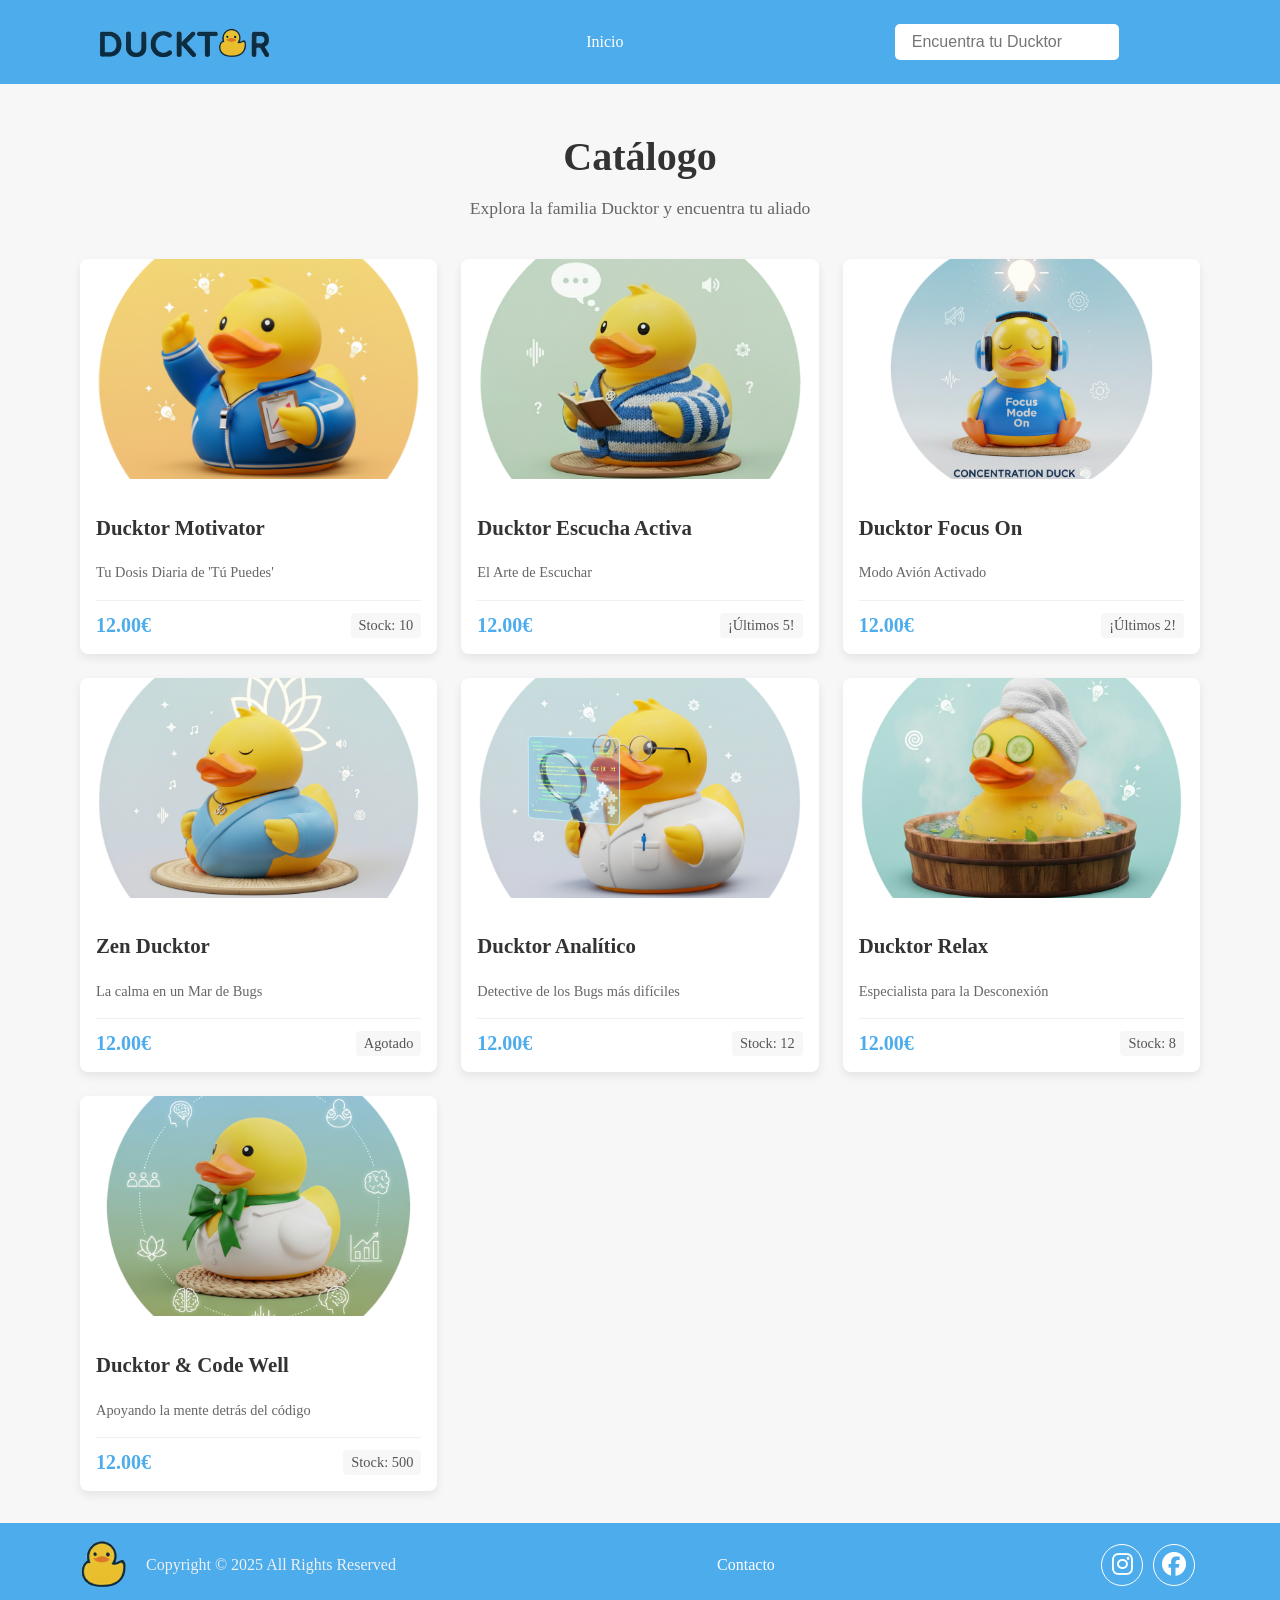
==== html/catalogo.html @ 26ddfd69 "merge from lupe" ====
<!DOCTYPE html>
<html lang="en">

<head>
    <meta charset="UTF-8">
    <meta name="viewport" content="width=device-width, initial-scale=1.0">
    <link rel="stylesheet" href="https://cdnjs.cloudflare.com/ajax/libs/font-awesome/6.6.0/css/all.min.css" />
    <link rel="preconnect" href="https://fonts.googleapis.com">
    <link rel="preconnect" href="https://fonts.gstatic.com" crossorigin>
    <link rel="stylesheet" href="https://fonts.googleapis.com/css2?family=Poppins:wght@400;700&display=swap">
    <link rel="stylesheet" href="../css/catalogo.css">
    <title>Ducktor</title>
</head>

<body>

    <header>
        <img src="../img/LogoDucktorNav.png" alt="logo" title="logo ducktor"></img>
        <ul class="nav">
            <li><a href="../index.html">Inicio</a></li>
        </ul>
        <div class="action">
            <div class="searchBx">
                <a href="#"><i class="bx bx-search"></i></a>
                <input type="text" placeholder="Encuentra tu Ducktor">
            </div>
        </div>
        <div class="toggleMenu" onclick="toggleMenu();"></div>
    </header>

    <!-- CATÁLOGO -->
    <main class="content">

        <section class="catalog-header">
            <h1>Catálogo</h1>
            <p>Explora la familia Ducktor y encuentra tu aliado </p>
        </section>
        <section class="card-grid" id="contenedor-productos">
        </section>

    </main>

    <!-- FOOTER -->
    <footer>
        <div class="info" id="footer">
            <img src="../img/LogoFoot.png" alt="logo" title="logo patito"></img>
            <p class="copy">Copyright &copy; 2025 All Rights Reserved</p>
            <a class="contact" href="./contacto.html">Contacto</a>
            <ul>
                <li><a href="#"><i class="fa-brands fa-instagram"></i></a></li>
                <li><a href="#"><i class="fa-brands fa-facebook"></i></a></li>
            </ul>
        </div>
    </footer>
    <script type="module" src="../js/catalogo.js"></script>
</body>

</html>
---- css/catalogo.css ----
/* BODY */

body {
    margin: 0;
    padding: 0;
    box-sizing: border-box;
}

/* HEADER */
header {
    position: fixed;
    top: 0;
    left: 0;
    width: 100%;
    padding: 0.4375rem 5rem;
    background: #4cacec;
    display: flex;
    justify-content: space-between;
    align-items: center;
    z-index: 1000;
    transition: 0.5s;
}

header img {
    max-width: 200px;
}

header .nav {
    display: flex;
    align-items: center;
}

header .nav li {
    list-style: none;
    margin: 0.625rem;
}

header .nav li a {
    color: white;
    text-decoration: none;
    padding: 0.625rem 1.25rem;
    border-radius: 0.3125rem;
}

header .nav li a:hover {
    background: #FF7F50;
    color: #4b2814;
    box-shadow: 0 0 0.625rem #fa5c23;
}

header .action .searchBx {
    padding: 0.3125rem;
    margin: 0.3125rem;
    background: white;
    border-radius: 0.3125rem;
    display: flex;
    align-items: center;
}

header .action .searchBx i {
    font-size: 1.4rem;
    margin: 0.3125rem;
    color: #310f22;
}

header .action .searchBx input {
    outline: none;
    border: none;
    font-size: 1rem;
    color: #310f22;
}


/* ESTILOS DEL CATÁLOGO  */

.content {
    padding: 6.25rem 5rem 2rem 5rem;
    min-height: 100vh;
    background: #f7f7f7;
    box-sizing: border-box;
}

.catalog-header {
    text-align: center;
    margin-bottom: 2.5rem;
}

.catalog-header h1 {
    font-size: 2.5rem;
    color: #333;
    margin-bottom: 0.5rem;
}

.catalog-header p {
    font-size: 1.1rem;
    color: #666;
}

.card-grid {
    display: grid;
    grid-template-columns: repeat(3, 1fr);
    /* tres cards en cada linia */
    gap: 1.5rem;
}

.card {
    background-color: #ffffff;
    border-radius: 8px;
    box-shadow: 0 4px 10px rgba(0, 0, 0, 0.08);
    overflow: hidden;
    /* Para que la imagen no se salga */
    display: flex;
    flex-direction: column;
    transition: transform 0.3s ease, box-shadow 0.3s ease;
}

.card:hover {
    transform: translateY(-5px);
    box-shadow: 0 6px 15px rgba(0, 0, 0, 0.12);
}

.card img {
    width: 100%;
    height: 220px;
    object-fit: cover;
    display: block;
}

.card-content {
    padding: 1rem;
    display: flex;
    flex-direction: column;
    flex-grow: 1;
}

.card-content h3 {
    font-size: 1.3rem;
    color: #333;
    margin-bottom: 0.5rem;
}

.card-content p {
    font-size: 0.9rem;
    color: #666;
    line-height: 1.5;
    flex-grow: 1;
    margin-bottom: 1rem;
}

.card-info {
    display: flex;
    justify-content: space-between;
    align-items: center;
    margin-top: auto;
    border-top: 1px solid #f0f0f0;
    padding-top: 0.75rem;
}

.card-info .price {
    font-size: 1.25rem;
    font-weight: bold;
    color: #4cacec;
}

.card-info .stock {
    font-size: 0.9rem;
    font-weight: 500;
    color: #555;
    background-color: #f7f7f7;
    padding: 0.25rem 0.5rem;
    border-radius: 4px;
}

/* FIN DE ESTILOS  */

/* FOOTER */

footer {
    height: auto;
    min-height: 70px;
    width: 100%;
    padding: 1rem 5rem;
    background: #4cacec;
    display: flex;
    align-items: center;
    transition: 0.5s;
    box-sizing: border-box;
}

footer .info {
    display: flex;
    align-items: center;
    width: 100%;
    flex-wrap: wrap;
    gap: 1rem;
}

footer .info img {
    color: white;
    max-width: 50px;
}

footer .info p {
    color: #f0f0f0;
    margin: 0;
}

footer .info .copy {
    /* flex: 1; */
    text-align: left;
}

footer .info a {
    color: white;
    text-decoration: none;
    font-weight: 500;

}

footer .info .contact {
    flex: 1;
    text-align: center;
}

footer .info a:hover {
    text-decoration: underline;
}

footer .info ul {
    margin: 0;
    display: flex;
    justify-content: center;
    align-items: center;
    padding: 0;
}

footer .info ul li {
    list-style: none;
    height: 2.5rem;
    width: 2.5rem;
    margin: 0 0.313rem;
    border-radius: 50%;
    display: flex;
    justify-content: center;
    align-items: center;
    border: 1px solid white;
    transition: 0.3s;
}

footer .info ul li:hover {
    background: white;
}

footer .info ul li a i {
    font-size: 1.5em;
    color: white;
    transition: 0.3s;
}

footer .info ul li:hover a i {
    color: #4cacec;
}

/* MEDIA QUERIES PARA RESPONSIVE */

/* Tablets */
@media (max-width: 768px) {
    header {
        padding: 0.5rem 1rem;
        flex-wrap: wrap;
    }

    header img {
        max-width: 150px;
    }

    header .nav {
        order: 3;
        width: 100%;
        justify-content: center;
        margin-top: 0.5rem;
    }

    header .nav li {
        margin: 0 0.25rem;
    }

    header .nav li a {
        padding: 0.4rem 0.8rem;
        font-size: 0.9rem;
    }

    header .action .searchBx input {
        width: 120px;
    }
}

/* Móviles */
@media (max-width: 480px) {
    header {
        padding: 0.5rem;
    }

    header img {
        max-width: 120px;
    }

/* Para pantallas muy grandes */
    @media (min-width: 1200px) {
        header {
            padding: 0.5rem 3rem;
        }

        header img {
            max-width: 250px;
        }
    }

}
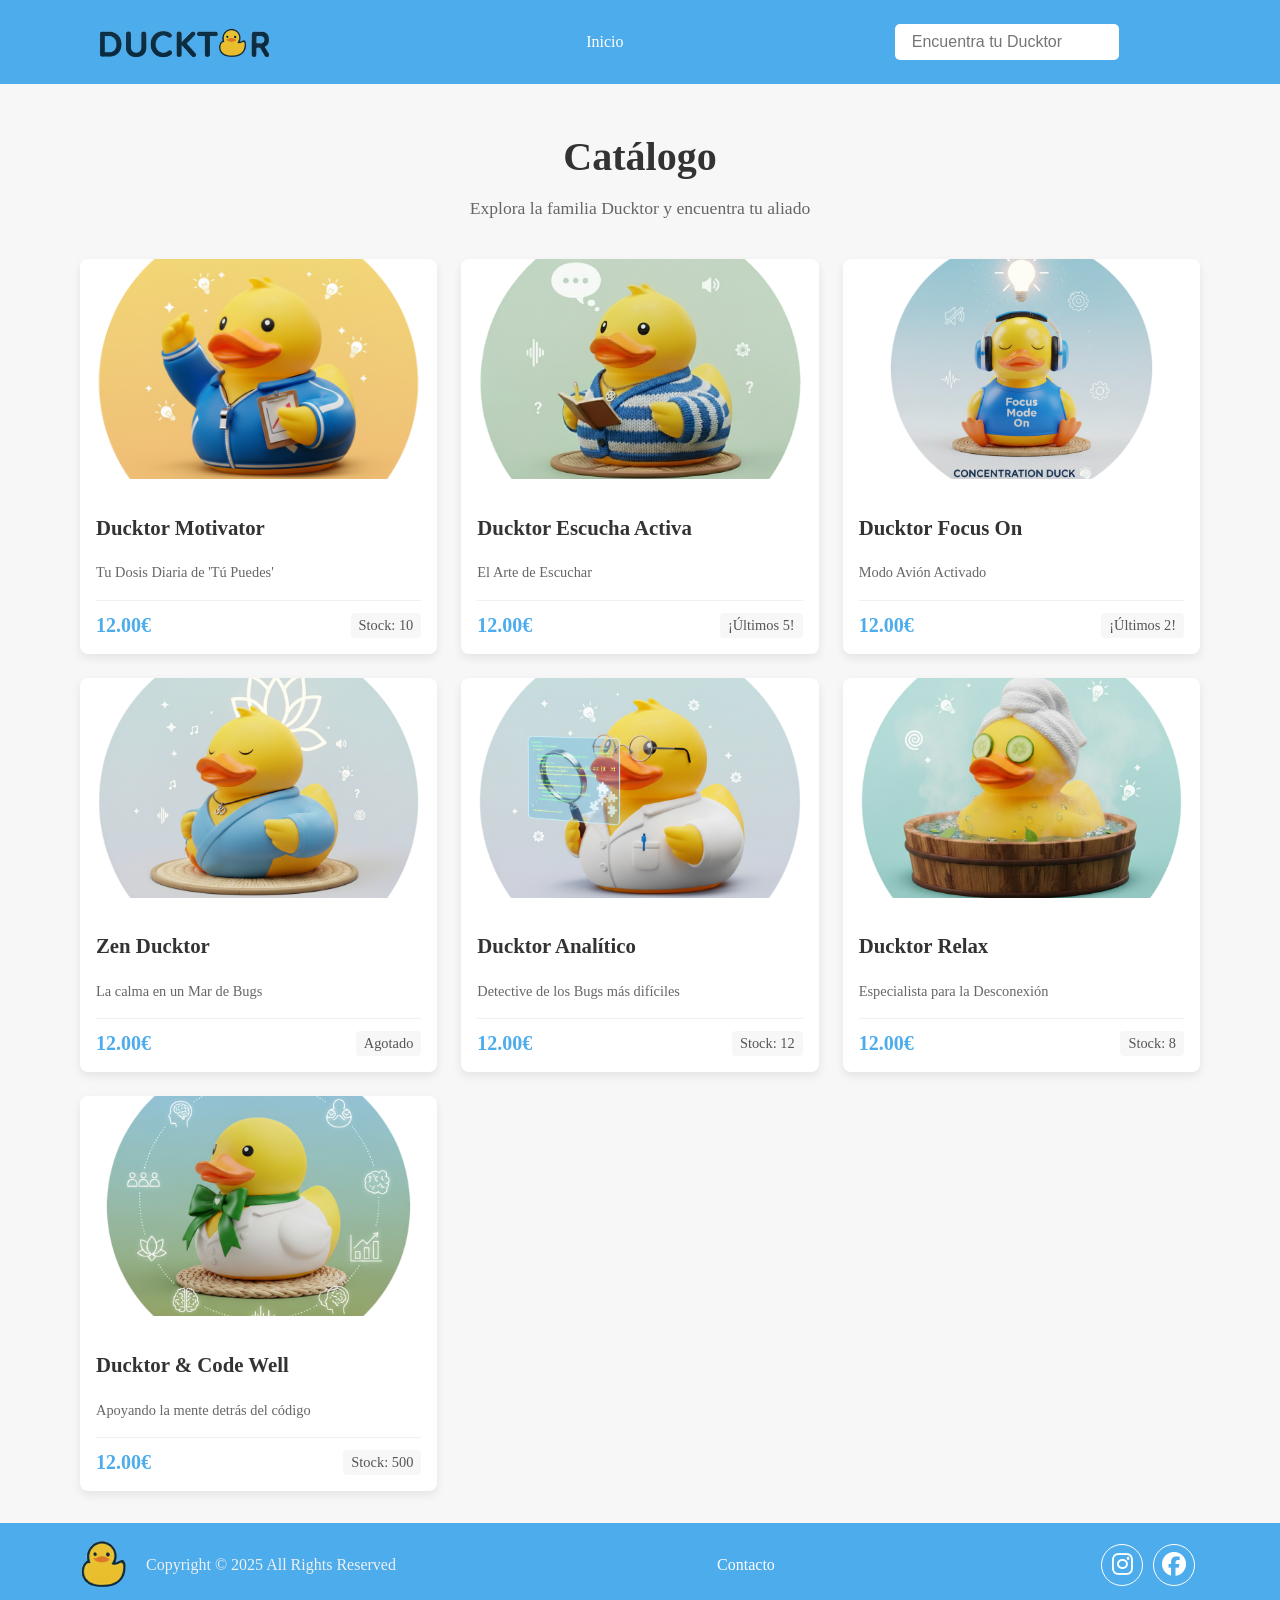
==== commit 1cadd3f2: "feat: merged from develop and fixed conflicts in index" ====
--- a/html/catalogo.html
+++ b/html/catalogo.html
@@ -10,6 +10,7 @@
     <link rel="stylesheet" href="https://fonts.googleapis.com/css2?family=Poppins:wght@400;700&display=swap">
     <link rel="stylesheet" href="../css/catalogo.css">
     <title>Ducktor</title>
+    <link rel="icon" type="image" href="../img/LogoFoot.png">
 </head>
 
 <body>
@@ -52,7 +53,13 @@
             </ul>
         </div>
     </footer>
+<<<<<<< HEAD
+
+    <script type="module" src="../js/carrito.js"></script>
+=======
     <script type="module" src="../js/catalogo.js"></script>
+>>>>>>> develop
 </body>
 
-</html>+</html>
+
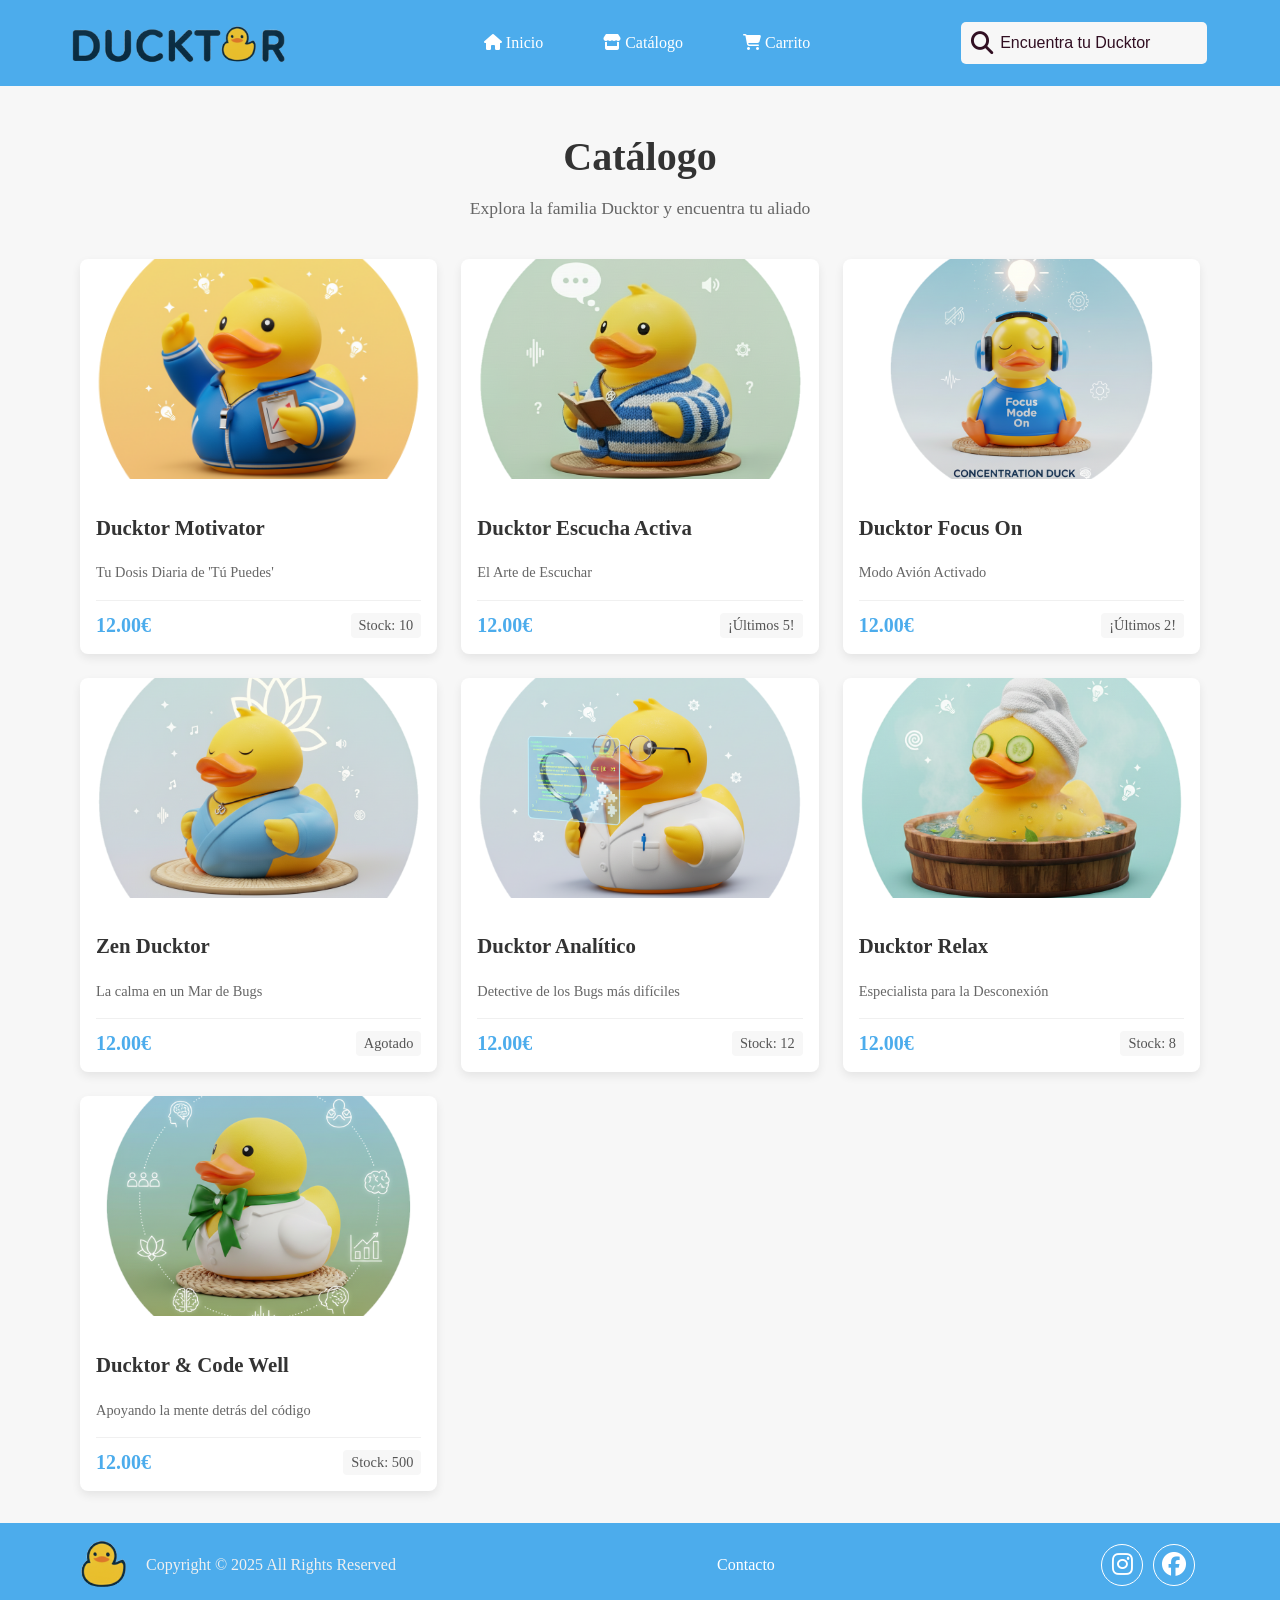
==== commit dfc77c37: "feat:refactored css header & footer" ====
--- a/html/catalogo.html
+++ b/html/catalogo.html
@@ -9,6 +9,7 @@
     <link rel="preconnect" href="https://fonts.gstatic.com" crossorigin>
     <link rel="stylesheet" href="https://fonts.googleapis.com/css2?family=Poppins:wght@400;700&display=swap">
     <link rel="stylesheet" href="../css/catalogo.css">
+    <link rel="stylesheet" href="../css/header-footer.css">
     <title>Ducktor</title>
     <link rel="icon" type="image" href="../img/LogoFoot.png">
 </head>
@@ -18,11 +19,13 @@
     <header>
         <img src="../img/LogoDucktorNav.png" alt="logo" title="logo ducktor"></img>
         <ul class="nav">
-            <li><a href="../index.html">Inicio</a></li>
+            <li><a href="../index.html"><i class="fa-solid fa-house"></i> Inicio</a></li>
+            <li><a href="./catalogo.html"><i class="fa-solid fa-store"></i> Catálogo</a></li>
+            <li><a href="./carrito.html"><i class="fa-solid fa-cart-shopping"></i> Carrito</a></li>
         </ul>
         <div class="action">
             <div class="searchBx">
-                <a href="#"><i class="bx bx-search"></i></a>
+                <a href="#"><i class="fa-solid fa-magnifying-glass"></i></a>
                 <input type="text" placeholder="Encuentra tu Ducktor">
             </div>
         </div>
--- a/css/catalogo.css
+++ b/css/catalogo.css
@@ -5,71 +5,6 @@
     padding: 0;
     box-sizing: border-box;
 }
-
-/* HEADER */
-header {
-    position: fixed;
-    top: 0;
-    left: 0;
-    width: 100%;
-    padding: 0.4375rem 5rem;
-    background: #4cacec;
-    display: flex;
-    justify-content: space-between;
-    align-items: center;
-    z-index: 1000;
-    transition: 0.5s;
-}
-
-header img {
-    max-width: 200px;
-}
-
-header .nav {
-    display: flex;
-    align-items: center;
-}
-
-header .nav li {
-    list-style: none;
-    margin: 0.625rem;
-}
-
-header .nav li a {
-    color: white;
-    text-decoration: none;
-    padding: 0.625rem 1.25rem;
-    border-radius: 0.3125rem;
-}
-
-header .nav li a:hover {
-    background: #FF7F50;
-    color: #4b2814;
-    box-shadow: 0 0 0.625rem #fa5c23;
-}
-
-header .action .searchBx {
-    padding: 0.3125rem;
-    margin: 0.3125rem;
-    background: white;
-    border-radius: 0.3125rem;
-    display: flex;
-    align-items: center;
-}
-
-header .action .searchBx i {
-    font-size: 1.4rem;
-    margin: 0.3125rem;
-    color: #310f22;
-}
-
-header .action .searchBx input {
-    outline: none;
-    border: none;
-    font-size: 1rem;
-    color: #310f22;
-}
-
 
 /* ESTILOS DEL CATÁLOGO  */
 
@@ -171,149 +106,20 @@
     border-radius: 4px;
 }
 
-/* FIN DE ESTILOS  */
-
-/* FOOTER */
-
-footer {
-    height: auto;
-    min-height: 70px;
-    width: 100%;
-    padding: 1rem 5rem;
-    background: #4cacec;
-    display: flex;
-    align-items: center;
-    transition: 0.5s;
-    box-sizing: border-box;
-}
-
-footer .info {
-    display: flex;
-    align-items: center;
-    width: 100%;
-    flex-wrap: wrap;
-    gap: 1rem;
-}
-
-footer .info img {
-    color: white;
-    max-width: 50px;
-}
-
-footer .info p {
-    color: #f0f0f0;
-    margin: 0;
-}
-
-footer .info .copy {
-    /* flex: 1; */
-    text-align: left;
-}
-
-footer .info a {
-    color: white;
-    text-decoration: none;
-    font-weight: 500;
-
-}
-
-footer .info .contact {
-    flex: 1;
-    text-align: center;
-}
-
-footer .info a:hover {
-    text-decoration: underline;
-}
-
-footer .info ul {
-    margin: 0;
-    display: flex;
-    justify-content: center;
-    align-items: center;
-    padding: 0;
-}
-
-footer .info ul li {
-    list-style: none;
-    height: 2.5rem;
-    width: 2.5rem;
-    margin: 0 0.313rem;
-    border-radius: 50%;
-    display: flex;
-    justify-content: center;
-    align-items: center;
-    border: 1px solid white;
-    transition: 0.3s;
-}
-
-footer .info ul li:hover {
-    background: white;
-}
-
-footer .info ul li a i {
-    font-size: 1.5em;
-    color: white;
-    transition: 0.3s;
-}
-
-footer .info ul li:hover a i {
-    color: #4cacec;
-}
 
 /* MEDIA QUERIES PARA RESPONSIVE */
 
 /* Tablets */
 @media (max-width: 768px) {
-    header {
-        padding: 0.5rem 1rem;
-        flex-wrap: wrap;
-    }
-
-    header img {
-        max-width: 150px;
-    }
-
-    header .nav {
-        order: 3;
-        width: 100%;
-        justify-content: center;
-        margin-top: 0.5rem;
-    }
-
-    header .nav li {
-        margin: 0 0.25rem;
-    }
-
-    header .nav li a {
-        padding: 0.4rem 0.8rem;
-        font-size: 0.9rem;
-    }
-
-    header .action .searchBx input {
-        width: 120px;
-    }
+    
 }
 
 /* Móviles */
 @media (max-width: 480px) {
-    header {
-        padding: 0.5rem;
-    }
 
-    header img {
-        max-width: 120px;
-    }
+}
 
 /* Para pantallas muy grandes */
-    @media (min-width: 1200px) {
-        header {
-            padding: 0.5rem 3rem;
-        }
-
-        header img {
-            max-width: 250px;
-        }
-    }
-
+@media (min-width: 1200px) {
+    
 }
--- a/css/header-footer.css
+++ b/css/header-footer.css
@@ -0,0 +1,213 @@
+/* BODY */
+body {
+    margin: 0;
+    padding: 0;
+    box-sizing: border-box;
+}
+
+/* Header */
+
+header {
+    position: fixed;
+    top: 0;
+    left: 0;
+    width: 100%;
+    padding: 0.4375rem 5rem;
+    background: #4CACEC;
+    display: flex;
+    justify-content: space-between;
+    align-items: center;
+    z-index: 1000;
+    transition: 0.5s;
+}
+header img {
+    max-width: 350px;
+}
+header .nav {
+    display: flex;
+    align-items: center;
+}
+header .nav li {
+    list-style: none;
+    margin: 0.625rem;
+}
+header .nav li a {
+    color: white;
+    text-decoration: none;
+    padding: 0.625rem 1.25rem;
+    border-radius: 0.3125rem;
+}
+header .nav li a:hover {
+    background: #e8bf2e;
+    color: #0c2f44;
+    box-shadow: 0 0 0.625rem #fa5c23;
+}
+
+header .action .searchBx {
+    padding: 0.3125rem;
+    margin: 0.3125rem;
+    background: #F7F7F7;
+    border-radius: 0.3125rem;
+    display: flex;
+    align-items: center;
+}
+header .action .searchBx i {
+    font-size: 1.4rem;
+    margin: 0.3125rem;
+    color: #310F22;
+}
+header .action .searchBx input {
+    outline: none;
+    border: none;
+    background: transparent;
+    font-size: 1rem;
+    color: #310F22;
+}
+
+input::placeholder {
+    color: #310F22;
+    background-color: #F7F7F7;
+}
+
+/* FOOTER */
+
+footer {
+    height: auto;
+    min-height: 70px;
+    width: 100%;
+    padding: 1rem 5rem;
+    background: #4cacec;
+    display: flex;
+    align-items: center;
+    transition: 0.5s;
+    box-sizing: border-box;
+}
+
+footer .info {
+    display: flex;
+    align-items: center;
+    width: 100%;
+    flex-wrap: wrap;
+    gap: 1rem;
+}
+
+footer .info img {
+    color: white;
+    max-width: 50px;
+}
+
+footer .info p {
+    color: #f0f0f0;
+    margin: 0;
+}
+
+footer .info .copy {
+    text-align: left;
+}
+
+footer .info a {
+    color: white;
+    text-decoration: none;
+    font-weight: 500;
+
+}
+
+footer .info .contact {
+    flex: 1;
+    text-align: center;
+}
+
+footer .info a:hover {
+    text-decoration: underline;
+}
+
+footer .info ul {
+    margin: 0;
+    display: flex;
+    justify-content: center;
+    align-items: center;
+    padding: 0;
+}
+
+footer .info ul li {
+    list-style: none;
+    height: 2.5rem;
+    width: 2.5rem;
+    margin: 0 0.313rem;
+    border-radius: 50%;
+    display: flex;
+    justify-content: center;
+    align-items: center;
+    border: 1px solid white;
+    transition: 0.3s;
+}
+
+footer .info ul li:hover {
+    background: white;
+}
+
+footer .info ul li a i {
+    font-size: 1.5em;
+    color: white;
+    transition: 0.3s;
+}
+
+footer .info ul li:hover a i {
+    color: #4cacec;
+}
+
+/* MEDIA QUERIES PARA RESPONSIVE */
+
+/* Tablets */
+@media (max-width: 768px) {
+    header {
+        padding: 0.5rem 1rem;
+        flex-wrap: wrap;
+    }
+
+    header img {
+        max-width: 150px;
+    }
+
+    header .nav {
+        order: 3;
+        width: 100%;
+        justify-content: center;
+        margin-top: 0.5rem;
+    }
+
+    header .nav li {
+        margin: 0 0.25rem;
+    }
+
+    header .nav li a {
+        padding: 0.4rem 0.8rem;
+        font-size: 0.9rem;
+    }
+
+    header .action .searchBx input {
+        width: 120px;
+    }
+}
+
+/* Móviles */
+@media (max-width: 480px) {
+    header {
+        padding: 0.5rem;
+    }
+
+    header img {
+        max-width: 120px;
+    }
+}
+
+/* Para pantallas muy grandes */
+@media (min-width: 1200px) {
+    header {
+        padding: 0.5rem 3rem;
+    }
+
+    header img {
+        max-width: 250px;
+    }
+}
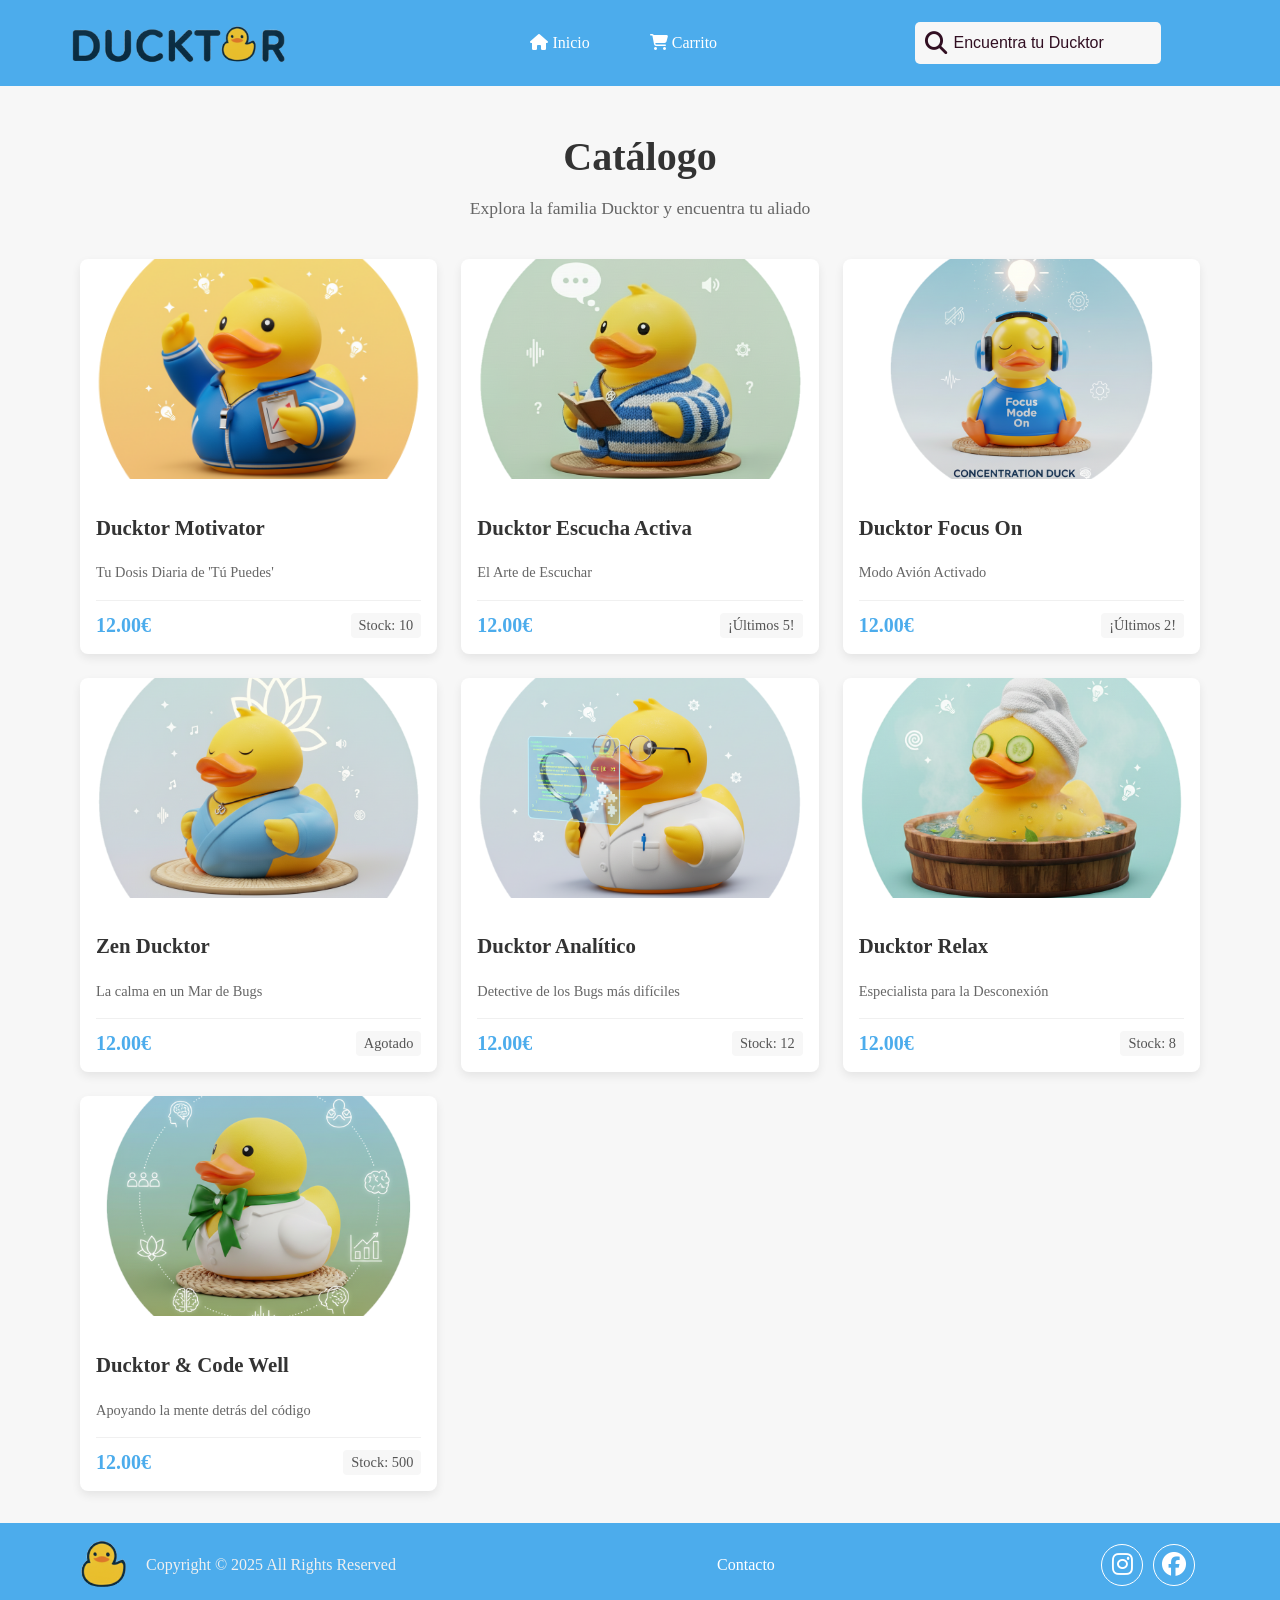
==== commit 964371e9: "feat: integrate full shopping flow (detail-cart-receipt) using localStorage" ====
--- a/html/catalogo.html
+++ b/html/catalogo.html
@@ -10,7 +10,7 @@
     <link rel="stylesheet" href="https://fonts.googleapis.com/css2?family=Poppins:wght@400;700&display=swap">
     <link rel="stylesheet" href="../css/catalogo.css">
     <link rel="stylesheet" href="../css/header-footer.css">
-    <title>Ducktor</title>
+    <title>Ducktor Store</title>
     <link rel="icon" type="image" href="../img/LogoFoot.png">
 </head>
 
@@ -20,8 +20,8 @@
         <img src="../img/LogoDucktorNav.png" alt="logo" title="logo ducktor"></img>
         <ul class="nav">
             <li><a href="../index.html"><i class="fa-solid fa-house"></i> Inicio</a></li>
-            <li><a href="./catalogo.html"><i class="fa-solid fa-store"></i> Catálogo</a></li>
-            <li><a href="./carrito.html"><i class="fa-solid fa-cart-shopping"></i> Carrito</a></li>
+            <!-- <li><a href="./catalogo.html"><i class="fa-solid fa-store"></i> Catálogo</a></li> -->
+            <li><a href="./compra.html"><i class="fa-solid fa-cart-shopping"></i> Carrito</a></li>
         </ul>
         <div class="action">
             <div class="searchBx">
@@ -56,12 +56,7 @@
             </ul>
         </div>
     </footer>
-<<<<<<< HEAD
-
-    <script type="module" src="../js/carrito.js"></script>
-=======
     <script type="module" src="../js/catalogo.js"></script>
->>>>>>> develop
 </body>
 
 </html>
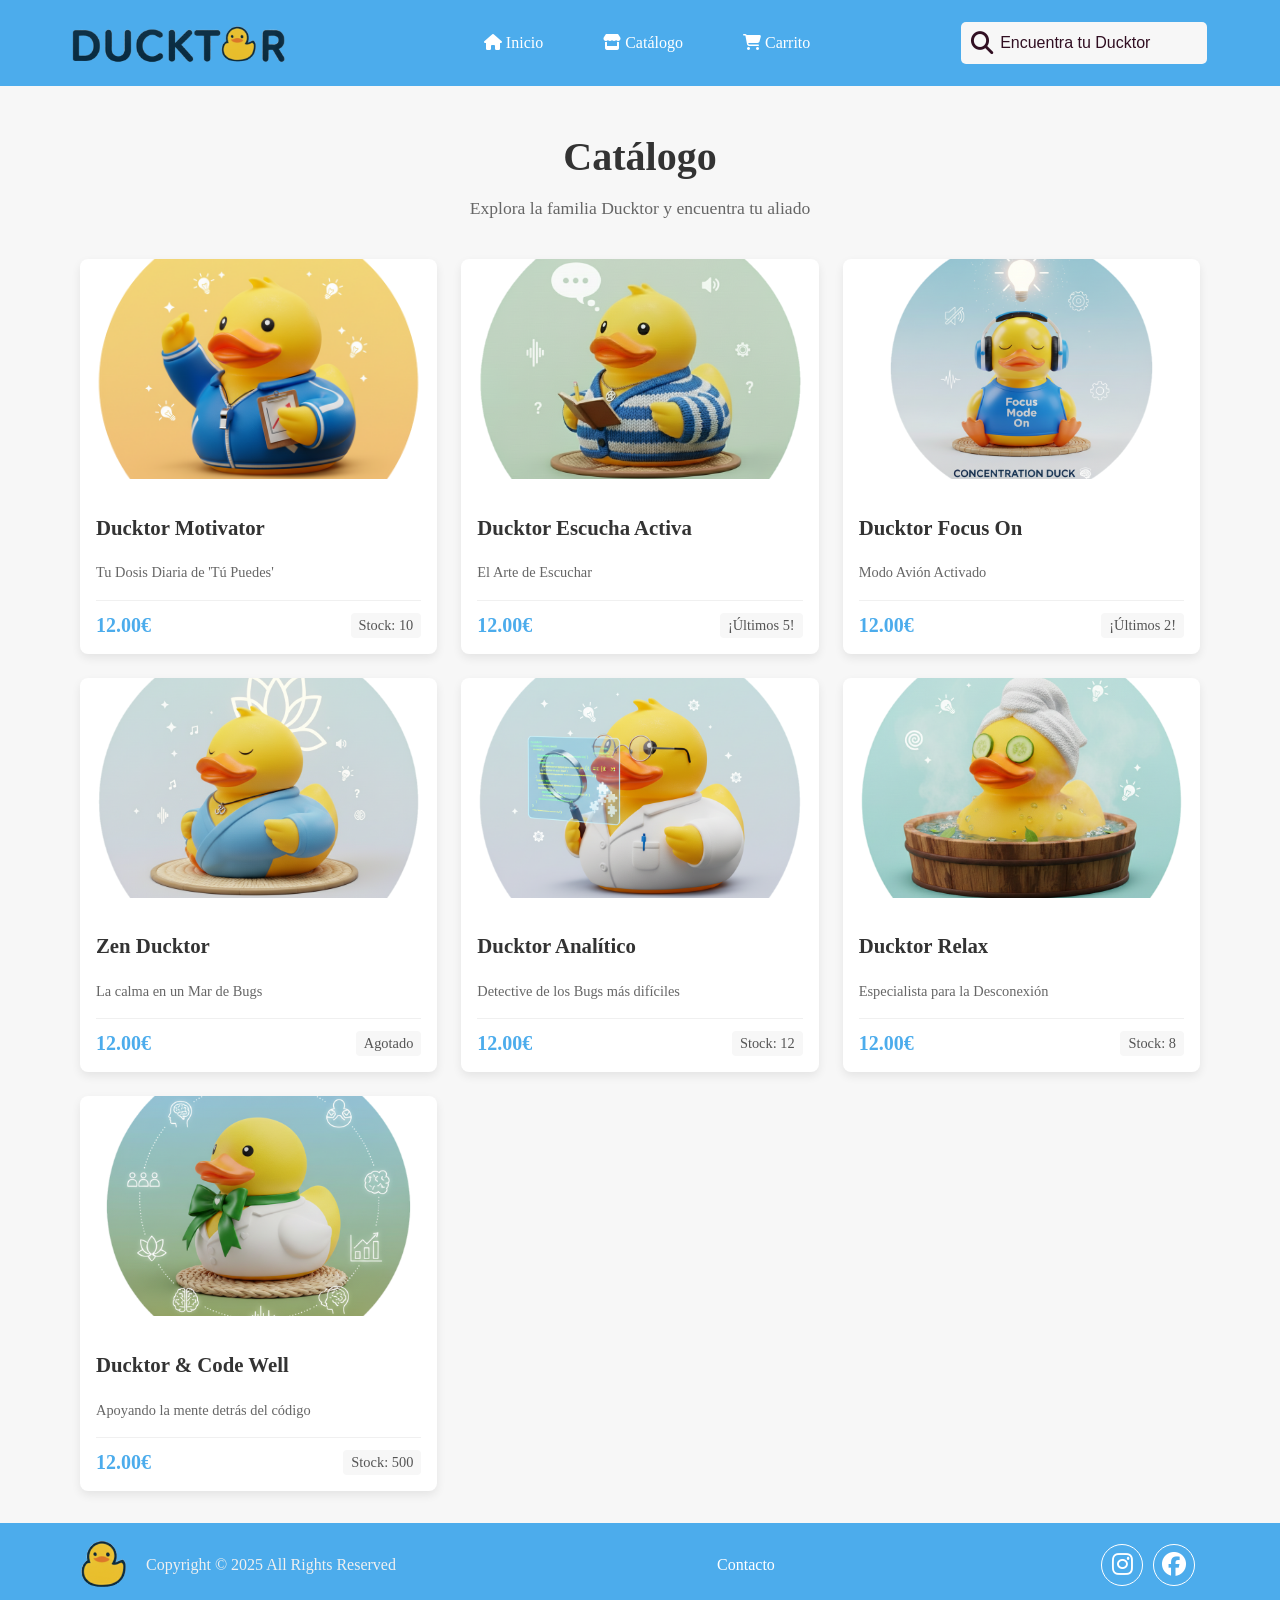
==== commit d191aa06: "feat: merged and solve some conflicts with local pull" ====
--- a/html/catalogo.html
+++ b/html/catalogo.html
@@ -10,7 +10,7 @@
     <link rel="stylesheet" href="https://fonts.googleapis.com/css2?family=Poppins:wght@400;700&display=swap">
     <link rel="stylesheet" href="../css/catalogo.css">
     <link rel="stylesheet" href="../css/header-footer.css">
-    <title>Ducktor Store</title>
+    <title>Ducktor</title>
     <link rel="icon" type="image" href="../img/LogoFoot.png">
 </head>
 
@@ -20,8 +20,8 @@
         <img src="../img/LogoDucktorNav.png" alt="logo" title="logo ducktor"></img>
         <ul class="nav">
             <li><a href="../index.html"><i class="fa-solid fa-house"></i> Inicio</a></li>
-            <!-- <li><a href="./catalogo.html"><i class="fa-solid fa-store"></i> Catálogo</a></li> -->
-            <li><a href="./compra.html"><i class="fa-solid fa-cart-shopping"></i> Carrito</a></li>
+            <li><a href="./catalogo.html"><i class="fa-solid fa-store"></i> Catálogo</a></li>
+            <li><a href="./carrito.html"><i class="fa-solid fa-cart-shopping"></i> Carrito</a></li>
         </ul>
         <div class="action">
             <div class="searchBx">
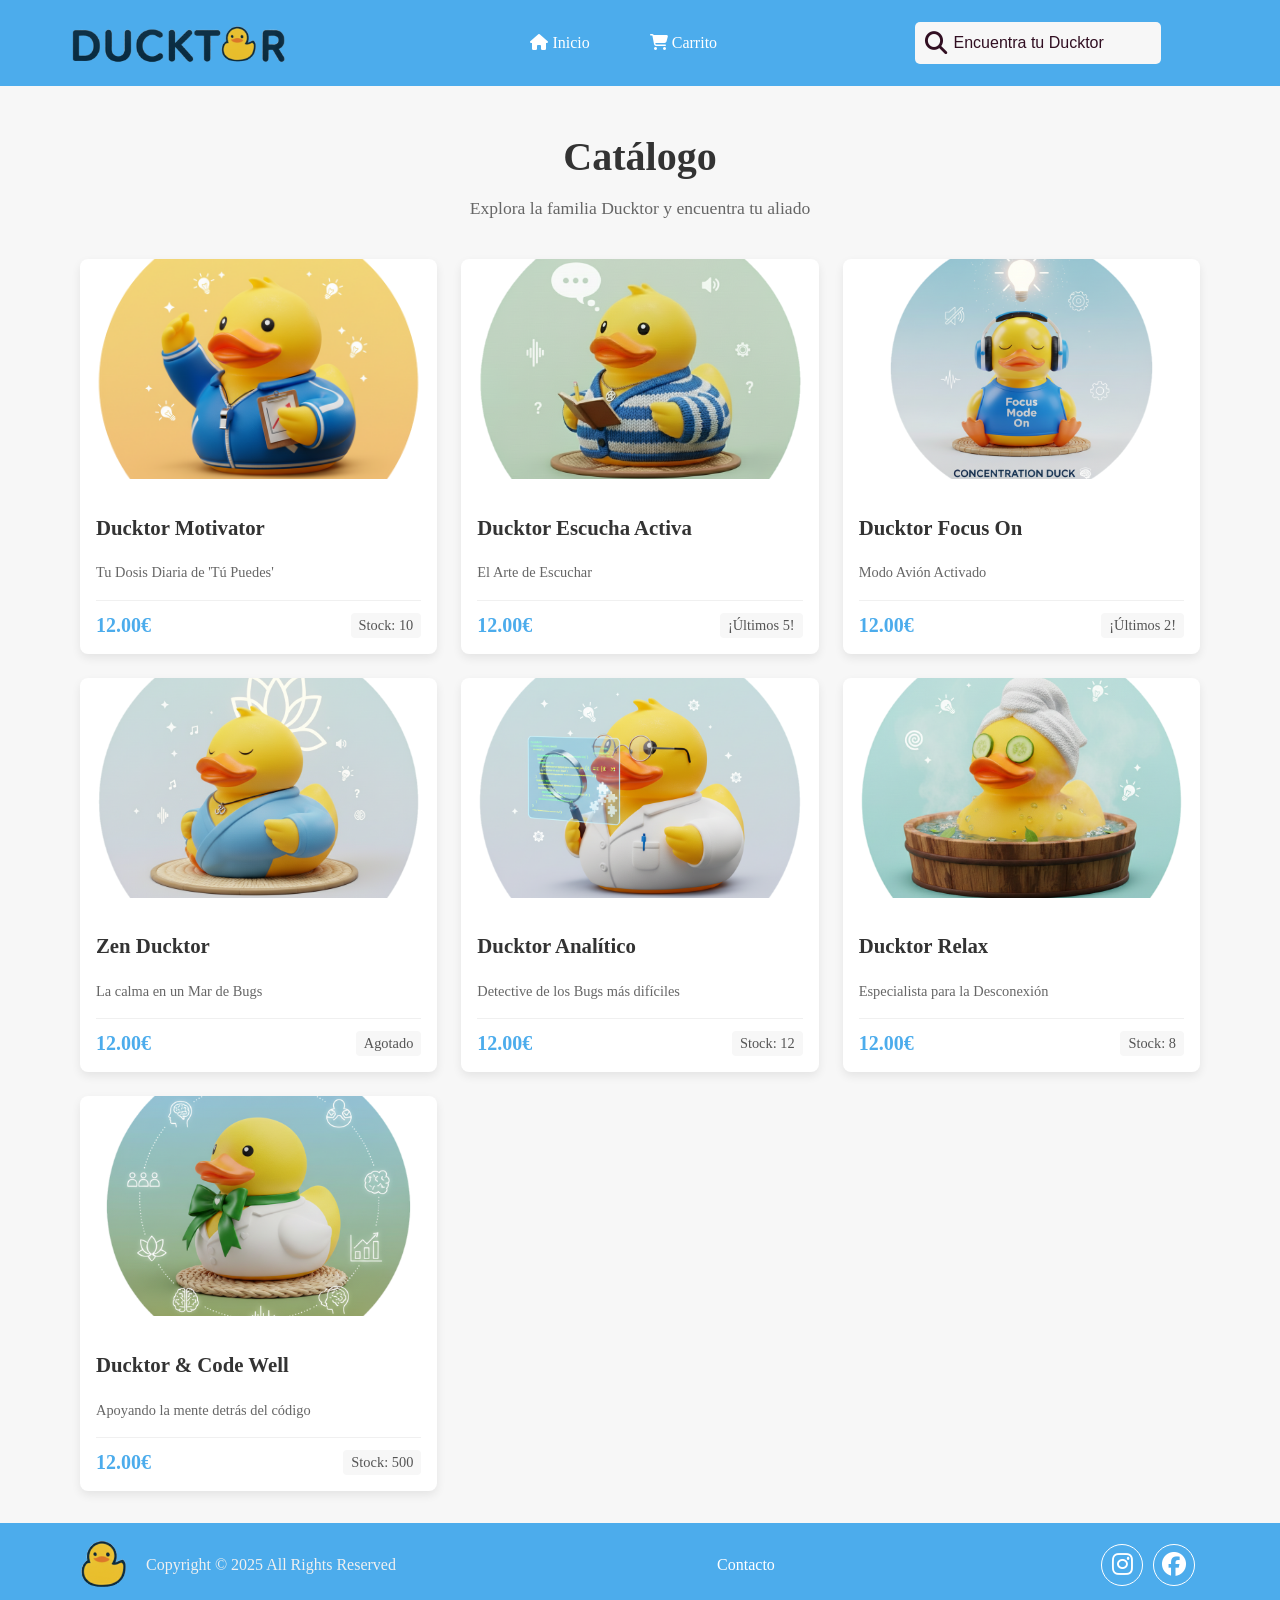
==== commit e6696e60: "feat: added and solved conflicts with pull from develop" ====
--- a/html/catalogo.html
+++ b/html/catalogo.html
@@ -10,7 +10,7 @@
     <link rel="stylesheet" href="https://fonts.googleapis.com/css2?family=Poppins:wght@400;700&display=swap">
     <link rel="stylesheet" href="../css/catalogo.css">
     <link rel="stylesheet" href="../css/header-footer.css">
-    <title>Ducktor</title>
+    <title>Ducktor Store</title>
     <link rel="icon" type="image" href="../img/LogoFoot.png">
 </head>
 
@@ -20,8 +20,8 @@
         <img src="../img/LogoDucktorNav.png" alt="logo" title="logo ducktor"></img>
         <ul class="nav">
             <li><a href="../index.html"><i class="fa-solid fa-house"></i> Inicio</a></li>
-            <li><a href="./catalogo.html"><i class="fa-solid fa-store"></i> Catálogo</a></li>
-            <li><a href="./carrito.html"><i class="fa-solid fa-cart-shopping"></i> Carrito</a></li>
+            <!-- <li><a href="./catalogo.html"><i class="fa-solid fa-store"></i> Catálogo</a></li> -->
+            <li><a href="./compra.html"><i class="fa-solid fa-cart-shopping"></i> Carrito</a></li>
         </ul>
         <div class="action">
             <div class="searchBx">
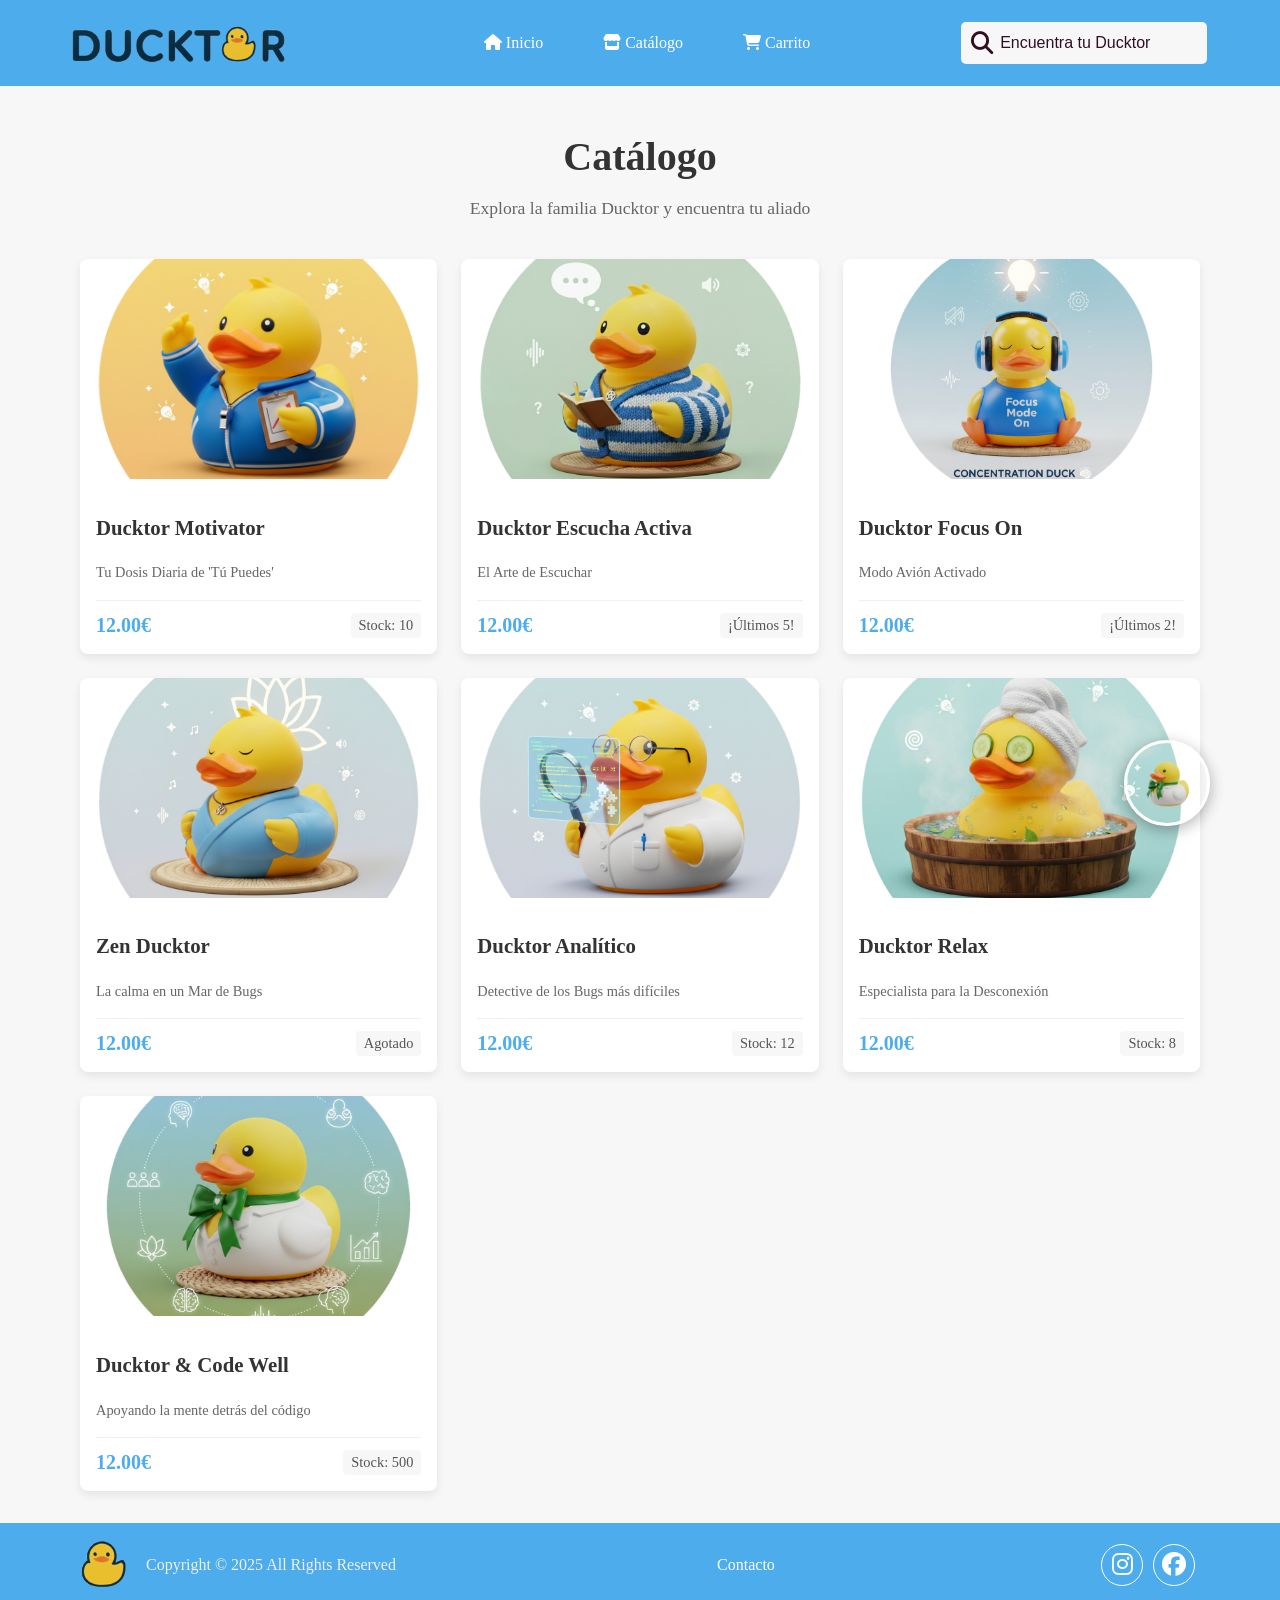
==== commit 99fc212e: "feat: add floating charity badge with sound and animation to main pages" ====
--- a/html/catalogo.html
+++ b/html/catalogo.html
@@ -20,7 +20,7 @@
         <img src="../img/LogoDucktorNav.png" alt="logo" title="logo ducktor"></img>
         <ul class="nav">
             <li><a href="../index.html"><i class="fa-solid fa-house"></i> Inicio</a></li>
-            <!-- <li><a href="./catalogo.html"><i class="fa-solid fa-store"></i> Catálogo</a></li> -->
+            <li><a href="./catalogo.html"><i class="fa-solid fa-store"></i> Catálogo</a></li>
             <li><a href="./compra.html"><i class="fa-solid fa-cart-shopping"></i> Carrito</a></li>
         </ul>
         <div class="action">
@@ -57,6 +57,14 @@
         </div>
     </footer>
     <script type="module" src="../js/catalogo.js"></script>
+    <script type="module" src="../js/sello.js"></script>
+<div class="sello-flotante-container">
+    <a href="./detalle.html?id=Fundacion" class="sello-link">
+        <img src="../img/CodeWellAnimacion.png" alt="Colabora con CodeWell" class="img-sello-float">
+        <span class="tooltip-sello">¡Colabora!</span>
+    </a>
+    <audio id="audio-pato" src="../audio/quack.mp3"></audio>
+</div>
 </body>
 
 </html>
--- a/css/header-footer.css
+++ b/css/header-footer.css
@@ -156,6 +156,79 @@
     color: #4cacec;
 }
 
+
+.sello-flotante-container {
+    position: fixed;
+    bottom: 70px;
+    right: 70px;
+    z-index: 9999;
+    display: flex;
+    flex-direction: column;
+    align-items: center;
+}
+
+.img-sello-float {
+    width: 80px;
+    height: 80px;
+    border-radius: 50%;
+    box-shadow: 0 4px 15px rgba(0,0,0,0.3);
+    border: 3px solid white;
+    cursor: pointer;
+    animation: temblor 5s ease-in-out infinite;
+    transition: transform 0.3s;
+}
+
+.img-sello-float:hover {
+    transform: scale(1.1) rotate(-10deg);
+    animation-play-state: paused;
+}
+
+.tooltip-sello {
+    background: #FFD700;
+    color: black;
+    padding: 8px 12px;
+    border-radius: 20px 20px 0 20px;
+    font-size: 0.9rem;
+    font-weight: bold;
+    opacity: 0;
+    transition: 0.3s;
+    pointer-events: none;
+    position: absolute;
+    right: 100%;
+    top: 20px;
+    margin-right: 15px;
+    white-space: nowrap;
+    box-shadow: 0 4px 10px rgba(0,0,0,0.2);
+}
+
+.sello-link:hover .tooltip-sello {
+    opacity: 1;
+    top: -40px;
+    transform: translateX(-5px);
+}
+
+/* --- DEFINICIÓN DEL TEMBLOR --- */
+@keyframes temblor {
+    0% { transform: rotate(0deg); }
+    2% { transform: rotate(-10deg); }
+    4% { transform: rotate(10deg); }
+    6% { transform: rotate(-10deg); }
+    8% { transform: rotate(0deg); }
+    100% { transform: rotate(0deg); } /* Quieto el resto del tiempo */
+}
+
+/* RESPONSIVE: En móvil lo hacemos un pelín más pequeño */
+@media (max-width: 768px) {
+    .img-sello-float {
+        width: 60px;
+        height: 60px;
+    }
+    .sello-flotante-container {
+        bottom: 20px;
+        right: 20px;
+    }
+}
+
 /* MEDIA QUERIES PARA RESPONSIVE */
 
 /* Tablets */
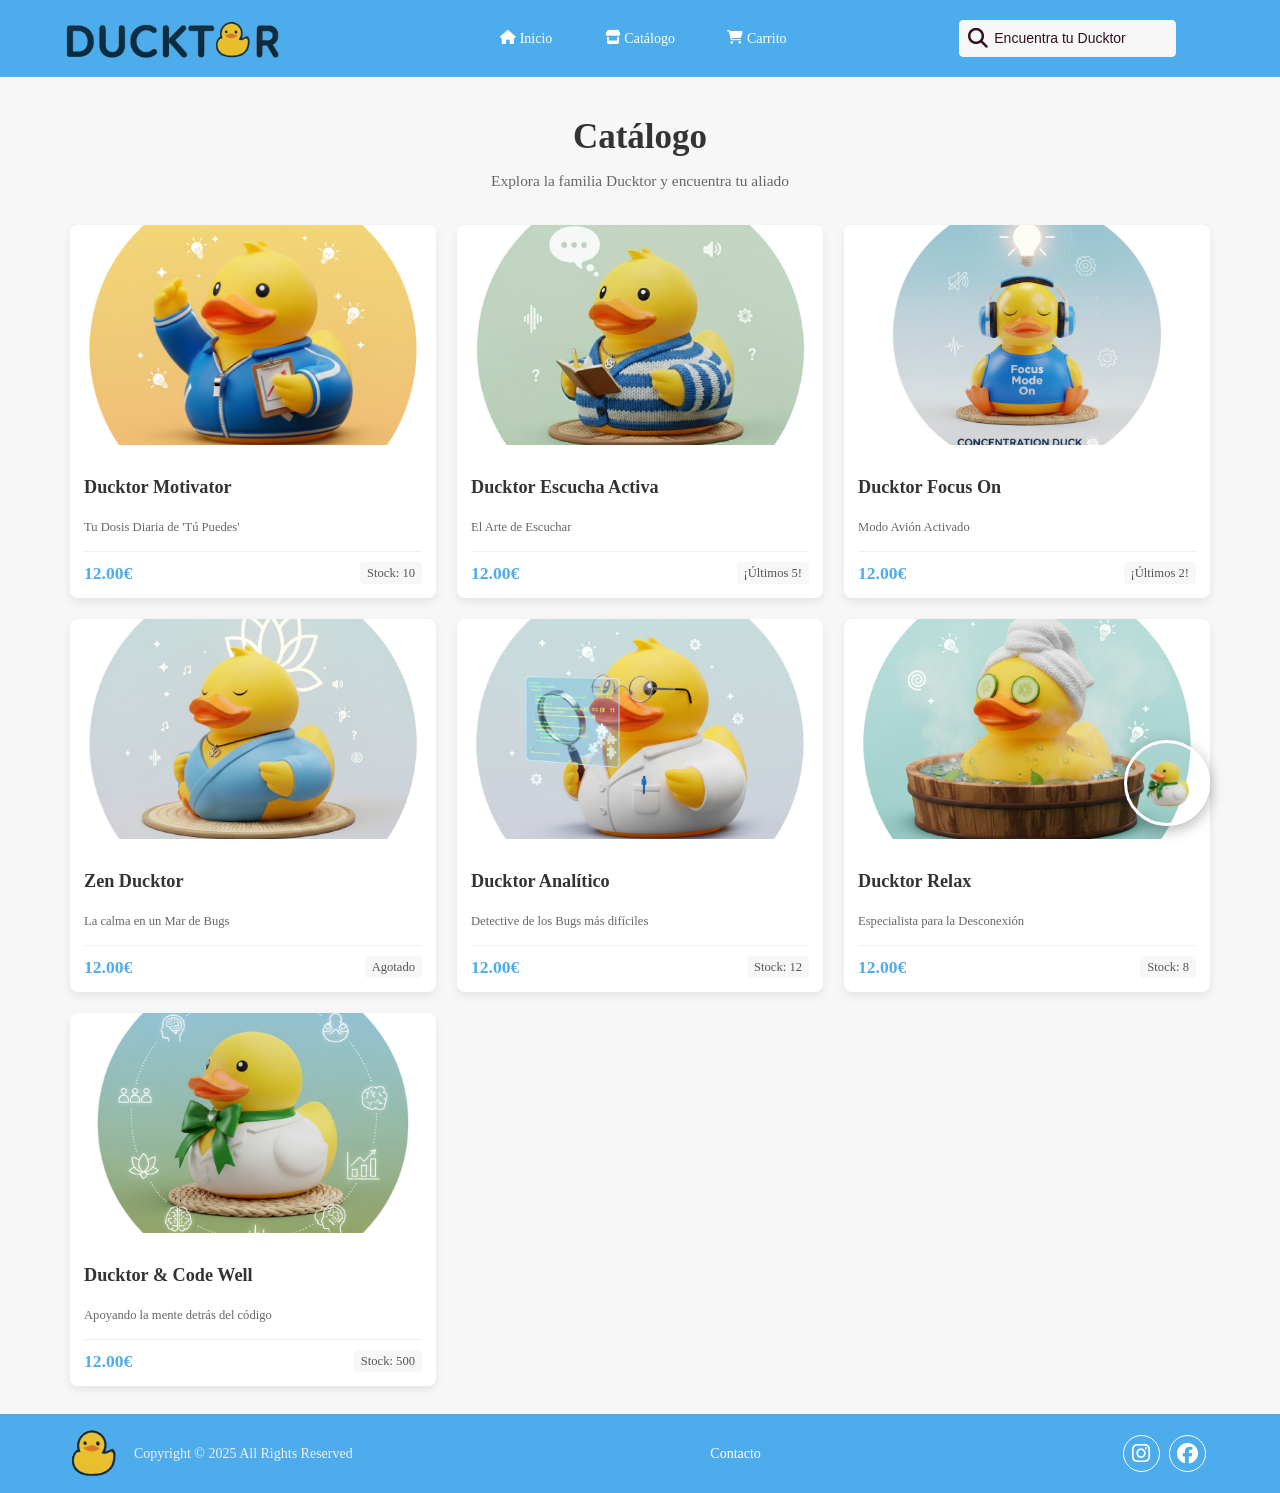
==== commit 3cf441c1: "fixed small details" ====
--- a/html/catalogo.html
+++ b/html/catalogo.html
@@ -10,7 +10,7 @@
     <link rel="stylesheet" href="https://fonts.googleapis.com/css2?family=Poppins:wght@400;700&display=swap">
     <link rel="stylesheet" href="../css/catalogo.css">
     <link rel="stylesheet" href="../css/header-footer.css">
-    <title>Ducktor Store</title>
+    <title>Catálogo</title>
     <link rel="icon" type="image" href="../img/LogoFoot.png">
 </head>
 
--- a/css/header-footer.css
+++ b/css/header-footer.css
@@ -1,3 +1,7 @@
+html {
+    font-size: 14px; /* Bajamos de 16px a 14px. Todo se reduce un 12% aprox. */
+}
+
 /* BODY */
 body {
     margin: 0;
@@ -283,4 +287,9 @@
     header img {
         max-width: 250px;
     }
+}
+@media (min-width: 1400px) {
+    html {
+        font-size: 16px;
+    }
 }
